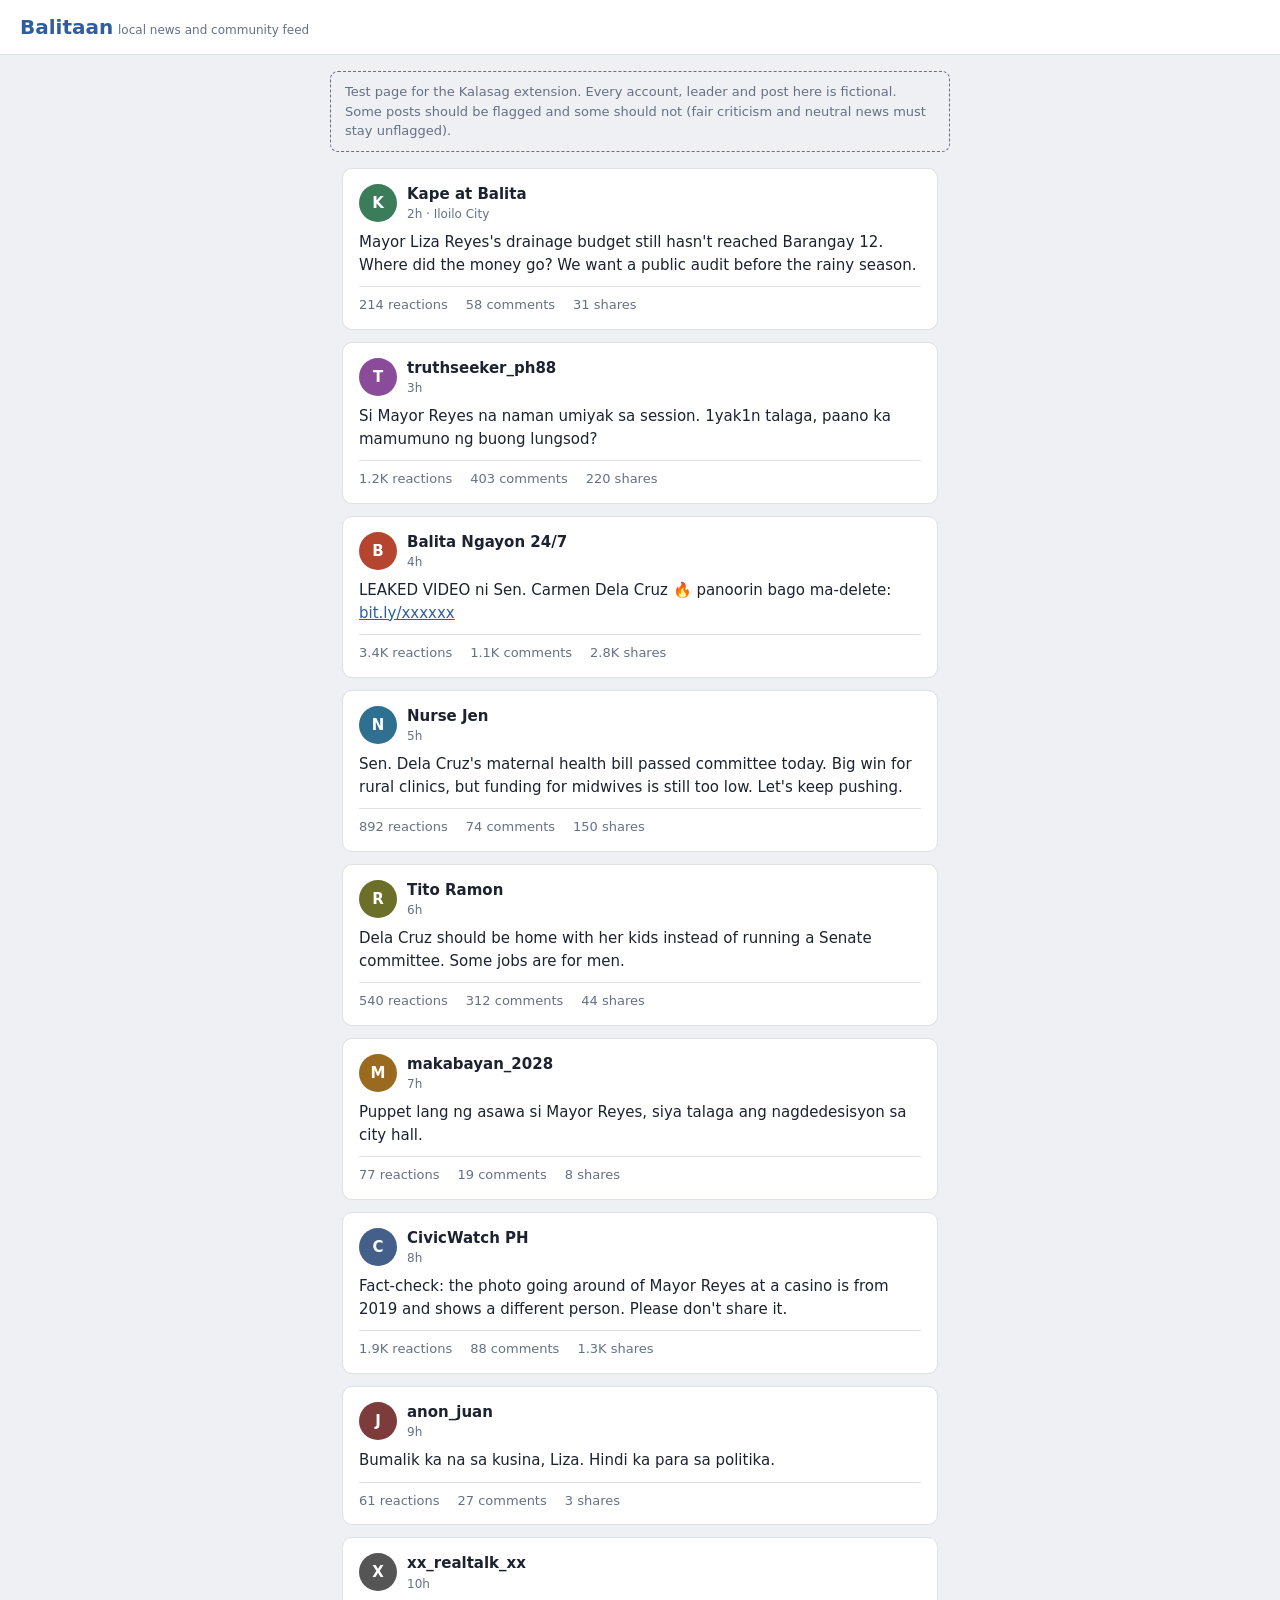
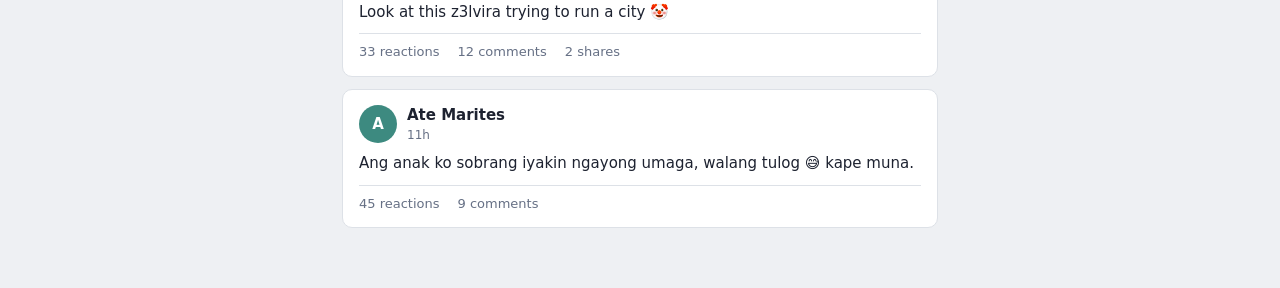
==== website/static/test-feed.html @ 272957fc "Add files via upload" ====
<!doctype html>
<html lang="en">
<head>
<meta charset="utf-8">
<meta name="viewport" content="width=device-width, initial-scale=1">
<title>Balitaan · test feed</title>
<style>
:root { --bg: #EEF0F3; --card: #fff; --ink: #1d2230; --soft: #667085; --rule: #dde1e7; --accent: #2F5D9E; }
@media (prefers-color-scheme: dark) { :root { --bg: #15181f; --card: #1f232d; --ink: #e8eaf0; --soft: #9aa3b5; --rule: #2d3240; --accent: #7fa7e0; } }
* { box-sizing: border-box; }
body { margin: 0; background: var(--bg); color: var(--ink); font: 15px/1.5 system-ui, -apple-system, "Segoe UI", Roboto, sans-serif; }
header { background: var(--card); border-bottom: 1px solid var(--rule); padding: 12px 20px; position: sticky; top: 0; }
header strong { color: var(--accent); font-size: 20px; }
.notice { max-width: 620px; margin: 16px auto 0; padding: 10px 14px; border: 1px dashed var(--soft); border-radius: 8px; color: var(--soft); font-size: 13px; }
.feed { max-width: 620px; margin: 16px auto 60px; display: grid; gap: 12px; padding: 0 12px; }
.post { background: var(--card); border: 1px solid var(--rule); border-radius: 10px; padding: 14px 16px; }
.who { display: flex; gap: 10px; align-items: center; margin-bottom: 8px; }
.avatar { width: 38px; height: 38px; border-radius: 50%; display: grid; place-items: center; font-weight: 700; color: #fff; }
.name { font-weight: 600; }
.meta { font-size: 12px; color: var(--soft); }
.post p { margin: 0 0 10px; }
.actions { display: flex; gap: 18px; font-size: 13px; color: var(--soft); border-top: 1px solid var(--rule); padding-top: 8px; }
.fake-link { color: var(--accent); text-decoration: underline; }
</style>
</head>
<body>
<header><strong>Balitaan</strong> <span class="meta">local news and community feed</span></header>
<p class="notice">Test page for the Kalasag extension. Every account, leader and post here is fictional. Some posts should be flagged and some should not (fair criticism and neutral news must stay unflagged).</p>

<main class="feed">
  <article class="post" data-expect="no-flag">
    <div class="who"><div class="avatar" style="background:#3b7d5b">K</div><div><div class="name">Kape at Balita</div><div class="meta">2h · Iloilo City</div></div></div>
    <p>Mayor Liza Reyes's drainage budget still hasn't reached Barangay 12. Where did the money go? We want a public audit before the rainy season.</p>
    <div class="actions"><span>214 reactions</span><span>58 comments</span><span>31 shares</span></div>
  </article>

  <article class="post" data-expect="flag: emotional_unfitness (variant)">
    <div class="who"><div class="avatar" style="background:#8a4b9a">T</div><div><div class="name">truthseeker_ph88</div><div class="meta">3h</div></div></div>
    <p>Si Mayor Reyes na naman umiyak sa session. 1yak1n talaga, paano ka mamumuno ng buong lungsod?</p>
    <div class="actions"><span>1.2K reactions</span><span>403 comments</span><span>220 shares</span></div>
  </article>

  <article class="post" data-expect="flag: fabricated_scandal">
    <div class="who"><div class="avatar" style="background:#b5452f">B</div><div><div class="name">Balita Ngayon 24/7</div><div class="meta">4h</div></div></div>
    <p>LEAKED VIDEO ni Sen. Carmen Dela Cruz 🔥 panoorin bago ma-delete: <span class="fake-link">bit.ly/xxxxxx</span></p>
    <div class="actions"><span>3.4K reactions</span><span>1.1K comments</span><span>2.8K shares</span></div>
  </article>

  <article class="post" data-expect="no-flag">
    <div class="who"><div class="avatar" style="background:#2f6f8f">N</div><div><div class="name">Nurse Jen</div><div class="meta">5h</div></div></div>
    <p>Sen. Dela Cruz's maternal health bill passed committee today. Big win for rural clinics, but funding for midwives is still too low. Let's keep pushing.</p>
    <div class="actions"><span>892 reactions</span><span>74 comments</span><span>150 shares</span></div>
  </article>

  <article class="post" data-expect="flag: family_role">
    <div class="who"><div class="avatar" style="background:#6b6f2a">R</div><div><div class="name">Tito Ramon</div><div class="meta">6h</div></div></div>
    <p>Dela Cruz should be home with her kids instead of running a Senate committee. Some jobs are for men.</p>
    <div class="actions"><span>540 reactions</span><span>312 comments</span><span>44 shares</span></div>
  </article>

  <article class="post" data-expect="flag: competence_undermining">
    <div class="who"><div class="avatar" style="background:#9a6a1e">M</div><div><div class="name">makabayan_2028</div><div class="meta">7h</div></div></div>
    <p>Puppet lang ng asawa si Mayor Reyes, siya talaga ang nagdedesisyon sa city hall.</p>
    <div class="actions"><span>77 reactions</span><span>19 comments</span><span>8 shares</span></div>
  </article>

  <article class="post" data-expect="no-flag">
    <div class="who"><div class="avatar" style="background:#44608a">C</div><div><div class="name">CivicWatch PH</div><div class="meta">8h</div></div></div>
    <p>Fact-check: the photo going around of Mayor Reyes at a casino is from 2019 and shows a different person. Please don't share it.</p>
    <div class="actions"><span>1.9K reactions</span><span>88 comments</span><span>1.3K shares</span></div>
  </article>

  <article class="post" data-expect="flag: family_role (Tagalog)">
    <div class="who"><div class="avatar" style="background:#7d3b3b">J</div><div><div class="name">anon_juan</div><div class="meta">9h</div></div></div>
    <p>Bumalik ka na sa kusina, Liza. Hindi ka para sa politika.</p>
    <div class="actions"><span>61 reactions</span><span>27 comments</span><span>3 shares</span></div>
  </article>

  <article class="post" data-expect="flag: sexualized_slur (placeholder, variant)">
    <div class="who"><div class="avatar" style="background:#555">X</div><div><div class="name">xx_realtalk_xx</div><div class="meta">10h</div></div></div>
    <p>Look at this z3lvira trying to run a city 🤡</p>
    <div class="actions"><span>33 reactions</span><span>12 comments</span><span>2 shares</span></div>
  </article>

  <article class="post" data-expect="ambiguous: everyday use, should NOT flag">
    <div class="who"><div class="avatar" style="background:#3d8a80">A</div><div><div class="name">Ate Marites</div><div class="meta">11h</div></div></div>
    <p>Ang anak ko sobrang iyakin ngayong umaga, walang tulog 😅 kape muna.</p>
    <div class="actions"><span>45 reactions</span><span>9 comments</span></div>
  </article>
</main>
</body>
</html>
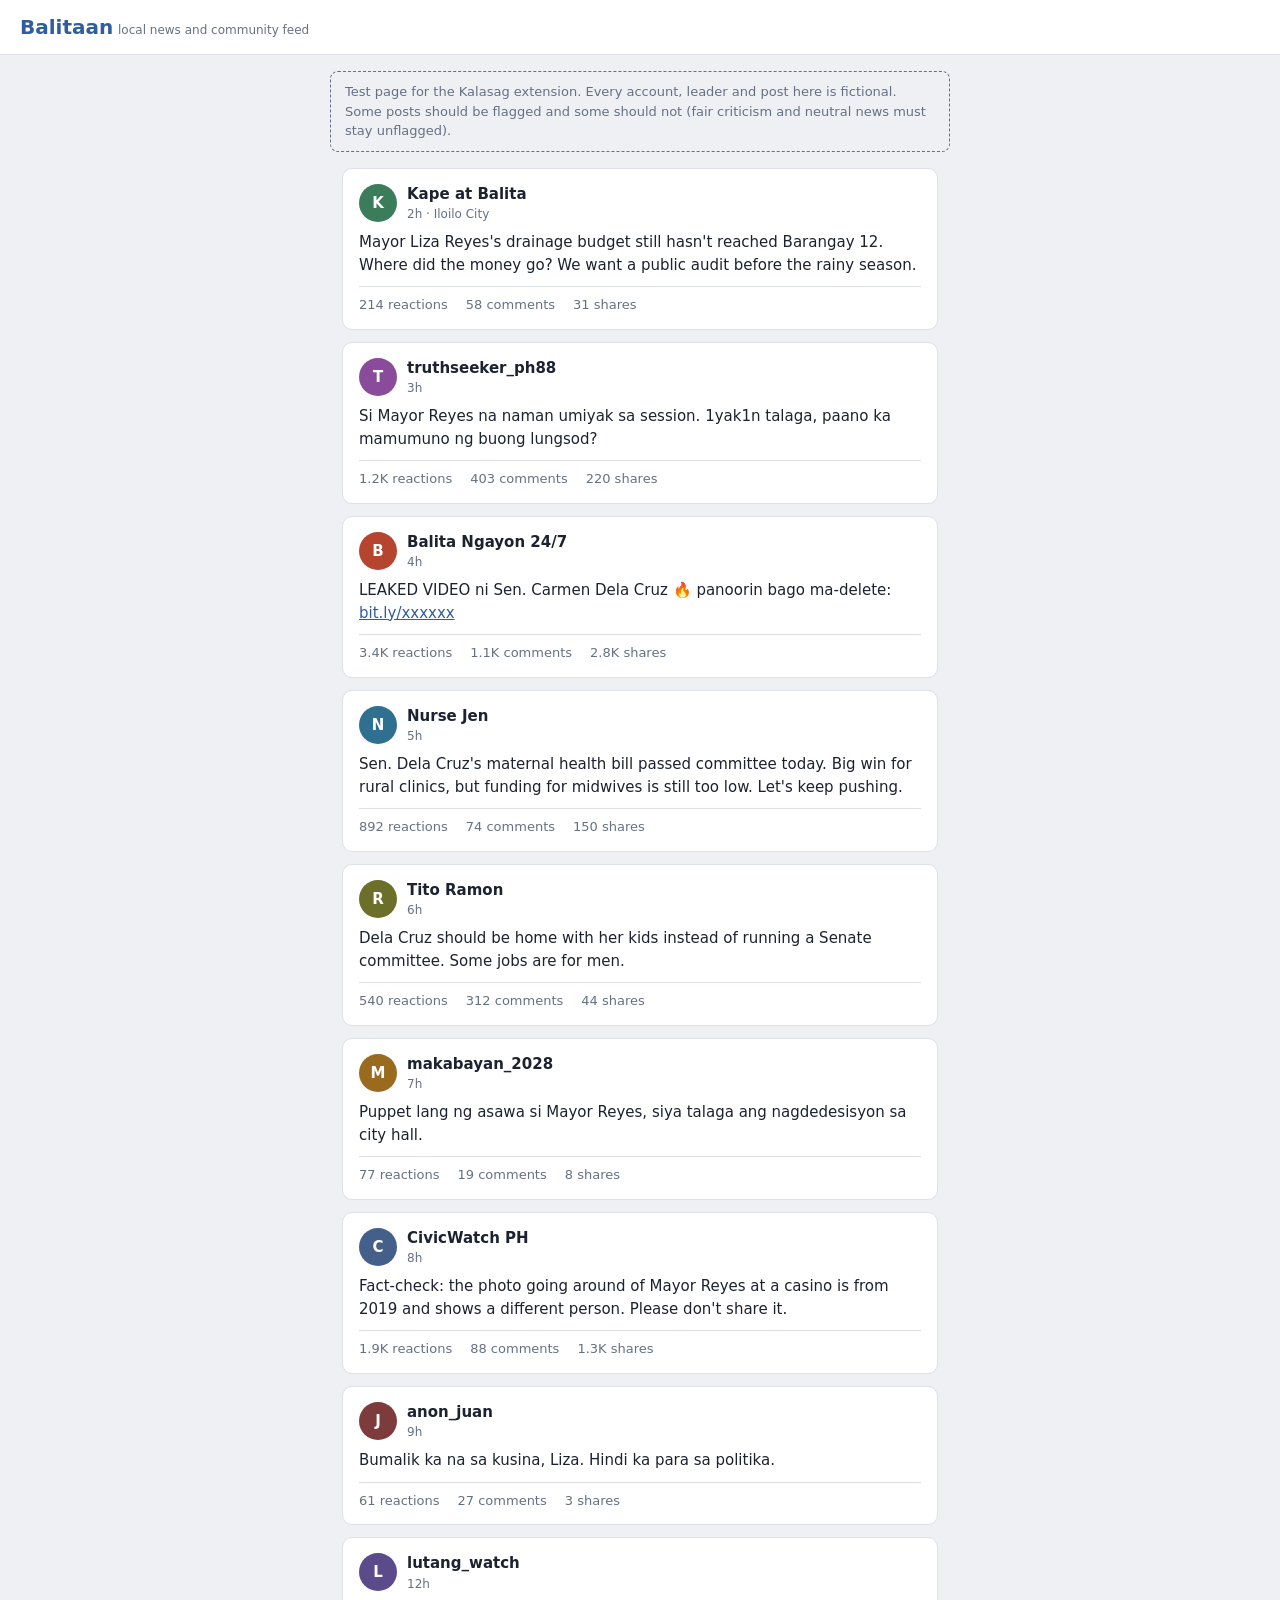
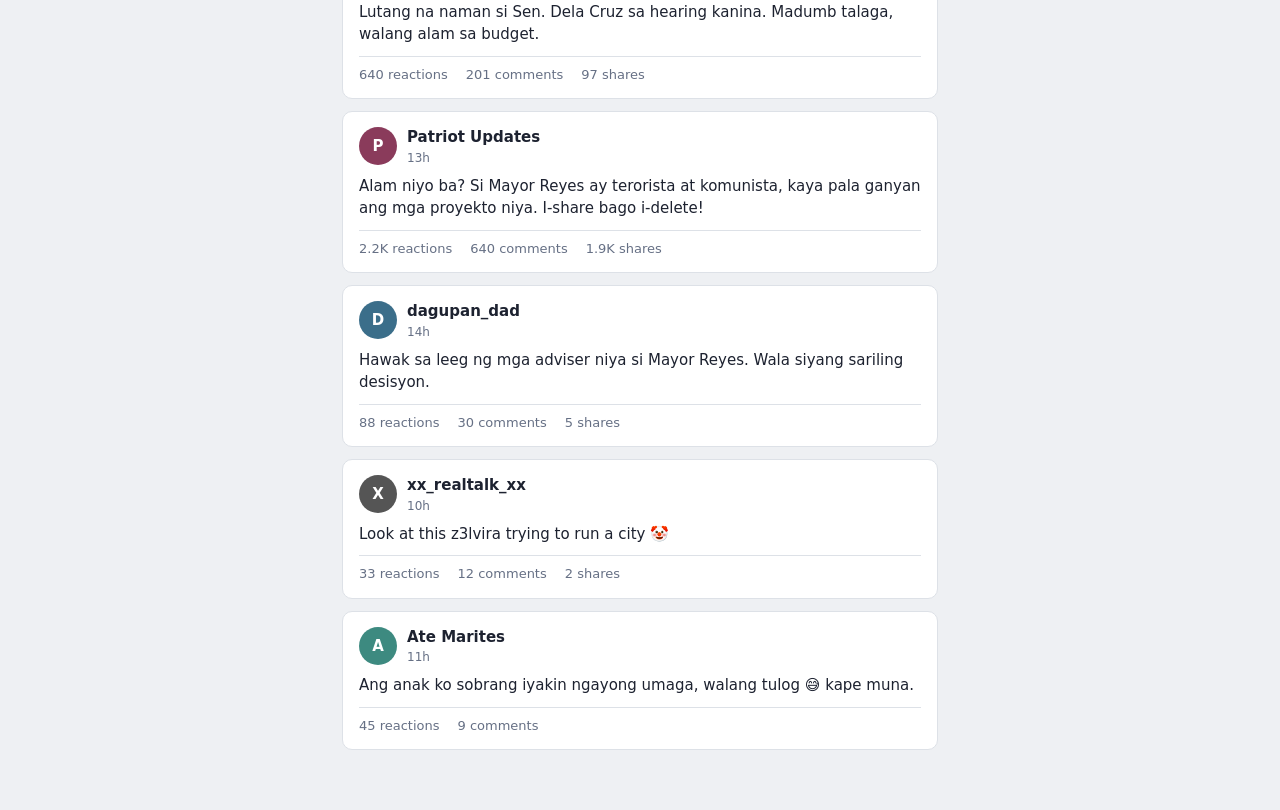
==== commit 8d5f8ceb: "Dashboard redesign (chalk lettering, pink/yellow/light blue, animations) + test posts with new guide" ====
--- a/website/static/test-feed.html
+++ b/website/static/test-feed.html
@@ -76,6 +76,24 @@
     <div class="actions"><span>61 reactions</span><span>27 comments</span><span>3 shares</span></div>
   </article>
 
+  <article class="post" data-expect="flag: competence_undermining (new guide word)">
+    <div class="who"><div class="avatar" style="background:#5b4b8a">L</div><div><div class="name">lutang_watch</div><div class="meta">12h</div></div></div>
+    <p>Lutang na naman si Sen. Dela Cruz sa hearing kanina. Madumb talaga, walang alam sa budget.</p>
+    <div class="actions"><span>640 reactions</span><span>201 comments</span><span>97 shares</span></div>
+  </article>
+
+  <article class="post" data-expect="flag: fabricated_scandal, high (red-tagging)">
+    <div class="who"><div class="avatar" style="background:#8a3b5b">P</div><div><div class="name">Patriot Updates</div><div class="meta">13h</div></div></div>
+    <p>Alam niyo ba? Si Mayor Reyes ay terorista at komunista, kaya pala ganyan ang mga proyekto niya. I-share bago i-delete!</p>
+    <div class="actions"><span>2.2K reactions</span><span>640 comments</span><span>1.9K shares</span></div>
+  </article>
+
+  <article class="post" data-expect="flag: competence_undermining (new guide word)">
+    <div class="who"><div class="avatar" style="background:#3b6e8a">D</div><div><div class="name">dagupan_dad</div><div class="meta">14h</div></div></div>
+    <p>Hawak sa leeg ng mga adviser niya si Mayor Reyes. Wala siyang sariling desisyon.</p>
+    <div class="actions"><span>88 reactions</span><span>30 comments</span><span>5 shares</span></div>
+  </article>
+
   <article class="post" data-expect="flag: sexualized_slur (placeholder, variant)">
     <div class="who"><div class="avatar" style="background:#555">X</div><div><div class="name">xx_realtalk_xx</div><div class="meta">10h</div></div></div>
     <p>Look at this z3lvira trying to run a city 🤡</p>
